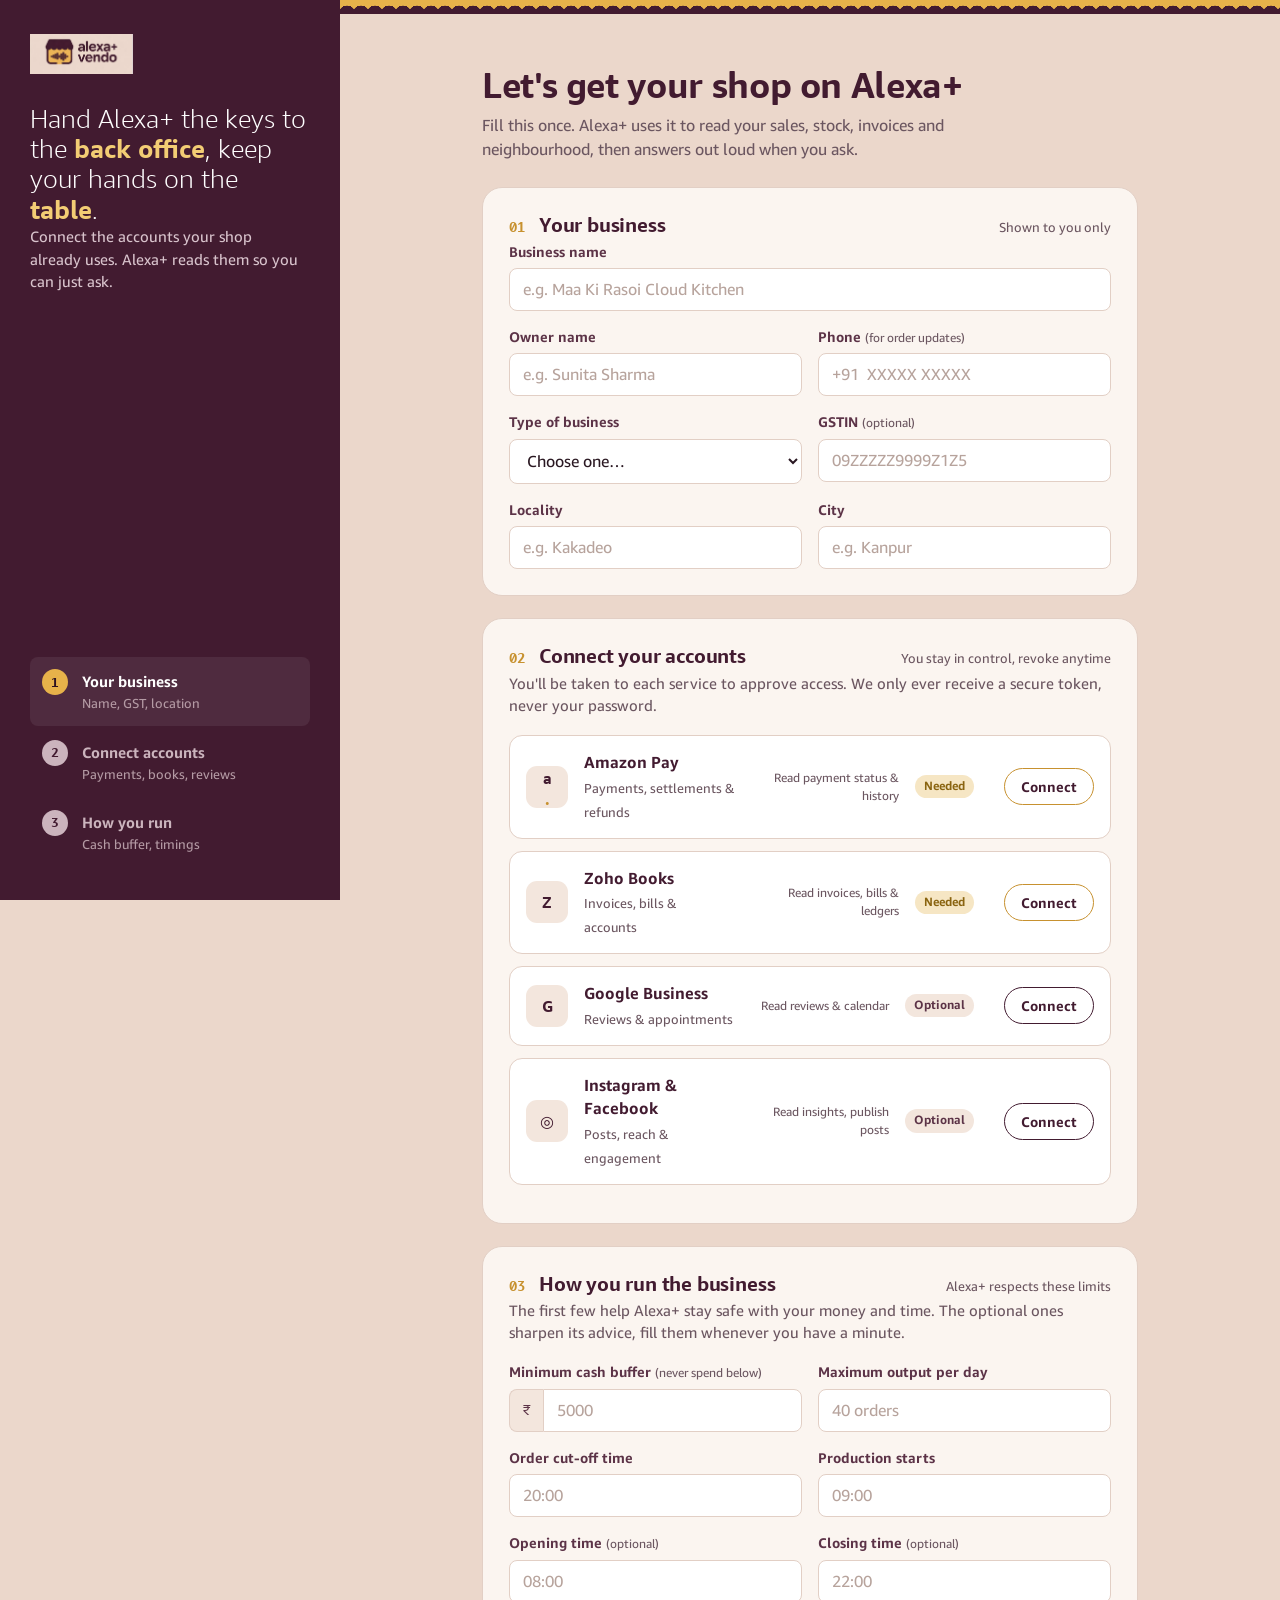
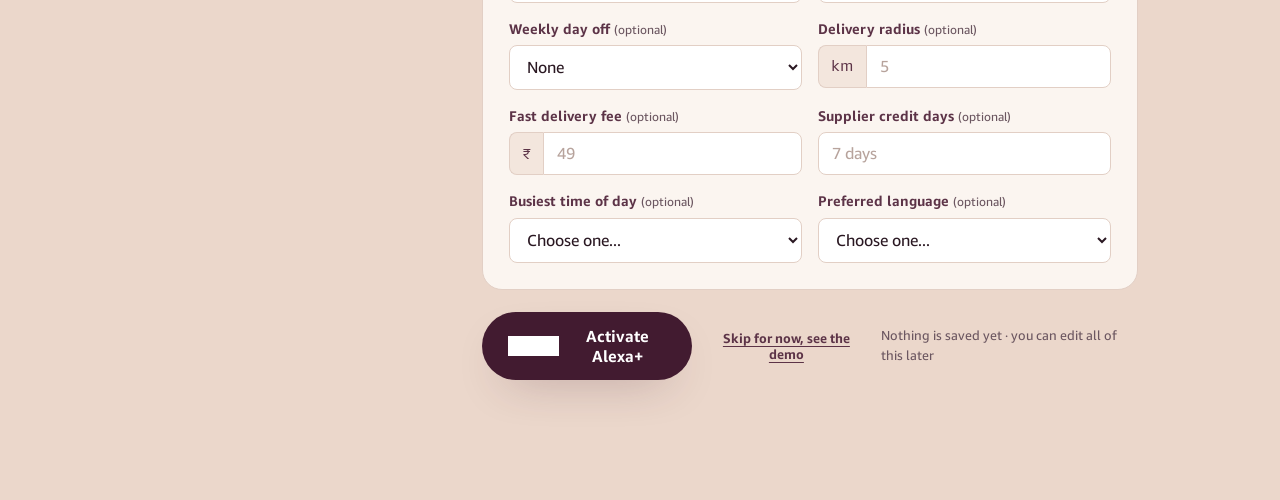
==== frontend/index.html @ 85bd3e6e "feat(frontend): alexa+ vendo onboarding form and Alexa+ simulator Adds a FastAPI-served single-page " ====
<!doctype html>
<html lang="en">
<head>
<meta charset="utf-8">
<meta name="viewport" content="width=device-width, initial-scale=1">
<title>Set up alexa+ vendo</title>
<meta name="description" content="Connect your shop's accounts so Alexa+ can run your day.">
<link rel="icon" href="assets/logo.png">
<link rel="stylesheet" href="styles.css">
</head>
<body>
<div class="onboard">

  <!-- Left rail -->
  <aside class="onboard__rail">
    <a class="brand" href="#"><img src="assets/logo.png" alt="alexa+ vendo"></a>
    <div>
      <p class="rail-lead">Hand Alexa+ the keys to the <b>back office</b>, keep your hands on the <b>table</b>.</p>
      <p class="rail-sub">Connect the accounts your shop already uses. Alexa+ reads them so you can just ask.</p>
    </div>
    <ol class="steps">
      <li class="active"><span class="n">1</span><span><span class="st">Your business</span><span class="sd">Name, GST, location</span></span></li>
      <li><span class="n">2</span><span><span class="st">Connect accounts</span><span class="sd">Payments, books, reviews</span></span></li>
      <li><span class="n">3</span><span><span class="st">How you run</span><span class="sd">Cash buffer, timings</span></span></li>
    </ol>
  </aside>

  <!-- Main -->
  <main class="onboard__main">
    <div class="awning" aria-hidden="true"></div>
    <div class="inner">
      <div class="page-head">
        <h1>Let's get your shop on Alexa+</h1>
        <p>Fill this once. Alexa+ uses it to read your sales, stock, invoices and neighbourhood, then answers out loud when you ask.</p>
      </div>

      <form id="setupForm" novalidate>

        <!-- 1. Business -->
        <section class="card">
          <header><span class="idx">01</span><h2>Your business</h2><span class="hint">Shown to you only</span></header>
          <div class="field-grid">
            <div class="field col-2">
              <label for="biz">Business name</label>
              <input id="biz" name="business_name" placeholder="e.g. Maa Ki Rasoi Cloud Kitchen" autocomplete="off">
            </div>
            <div class="field">
              <label for="owner">Owner name</label>
              <input id="owner" name="owner_name" placeholder="e.g. Sunita Sharma" autocomplete="off">
            </div>
            <div class="field">
              <label for="phone">Phone <span class="sub">(for order updates)</span></label>
              <input id="phone" name="phone" placeholder="+91  XXXXX XXXXX" inputmode="tel">
            </div>
            <div class="field">
              <label for="archetype">Type of business</label>
              <select id="archetype" name="archetype">
                <option value="" disabled selected>Choose one…</option>
                <option>Tiffin / cloud kitchen</option>
                <option>Kirana / general store</option>
                <option>Bakery</option>
                <option>Salon / services</option>
                <option>Tailoring / boutique</option>
                <option>Light manufacturing</option>
                <option>Reseller / distribution</option>
              </select>
            </div>
            <div class="field">
              <label for="gstin">GSTIN <span class="sub">(optional)</span></label>
              <input id="gstin" name="gstin" placeholder="09ZZZZZ9999Z1Z5" class="mono" autocomplete="off">
            </div>
            <div class="field">
              <label for="locality">Locality</label>
              <input id="locality" name="locality" placeholder="e.g. Kakadeo" autocomplete="off">
            </div>
            <div class="field">
              <label for="city">City</label>
              <input id="city" name="city" placeholder="e.g. Kanpur" autocomplete="off">
            </div>
          </div>
        </section>

        <!-- 2. Connect accounts -->
        <section class="card">
          <header><span class="idx">02</span><h2>Connect your accounts</h2>
            <span class="hint">You stay in control, revoke anytime</span></header>
          <p class="desc">You'll be taken to each service to approve access. We only ever receive a secure token, never your password.</p>

          <div class="connect-row" data-state="required">
            <div class="ic">a<span style="color:var(--amber-deep)">·</span></div>
            <div class="meta"><b>Amazon Pay</b><small>Payments, settlements &amp; refunds</small></div>
            <div class="scope">Read payment status &amp; history</div>
            <span class="pill req">Needed</span>
            <button type="button" class="btn-connect" data-provider="Amazon Pay">Connect</button>
          </div>

          <div class="connect-row" data-state="required">
            <div class="ic">Z</div>
            <div class="meta"><b>Zoho Books</b><small>Invoices, bills &amp; accounts</small></div>
            <div class="scope">Read invoices, bills &amp; ledgers</div>
            <span class="pill req">Needed</span>
            <button type="button" class="btn-connect" data-provider="Zoho Books">Connect</button>
          </div>

          <div class="connect-row">
            <div class="ic">G</div>
            <div class="meta"><b>Google Business</b><small>Reviews &amp; appointments</small></div>
            <div class="scope">Read reviews &amp; calendar</div>
            <span class="pill opt">Optional</span>
            <button type="button" class="btn-connect" data-provider="Google">Connect</button>
          </div>

          <div class="connect-row">
            <div class="ic">◎</div>
            <div class="meta"><b>Instagram &amp; Facebook</b><small>Posts, reach &amp; engagement</small></div>
            <div class="scope">Read insights, publish posts</div>
            <span class="pill opt">Optional</span>
            <button type="button" class="btn-connect" data-provider="Meta">Connect</button>
          </div>
        </section>

        <!-- 3. How you run the business -->
        <section class="card">
          <header><span class="idx">03</span><h2>How you run the business</h2>
            <span class="hint">Alexa+ respects these limits</span></header>
          <p class="desc">The first few help Alexa+ stay safe with your money and time. The optional ones sharpen its advice, fill them whenever you have a minute.</p>
          <div class="field-grid">
            <div class="field">
              <label for="buffer">Minimum cash buffer <span class="sub">(never spend below)</span></label>
              <div class="with-prefix"><span>₹</span><input id="buffer" name="min_cash_buffer" placeholder="5000" inputmode="numeric" class="mono"></div>
            </div>
            <div class="field">
              <label for="maxout">Maximum output per day</label>
              <input id="maxout" name="max_per_day" placeholder="40 orders" inputmode="numeric">
            </div>
            <div class="field">
              <label for="cutoff">Order cut-off time</label>
              <input id="cutoff" name="order_cutoff" placeholder="20:00" class="mono">
            </div>
            <div class="field">
              <label for="cook">Production starts</label>
              <input id="cook" name="cooking_start" placeholder="09:00" class="mono">
            </div>
            <div class="field">
              <label for="open">Opening time <span class="sub">(optional)</span></label>
              <input id="open" name="open_time" placeholder="08:00" class="mono">
            </div>
            <div class="field">
              <label for="close">Closing time <span class="sub">(optional)</span></label>
              <input id="close" name="close_time" placeholder="22:00" class="mono">
            </div>
            <div class="field">
              <label for="dayoff">Weekly day off <span class="sub">(optional)</span></label>
              <select id="dayoff" name="weekly_day_off">
                <option value="" selected>None</option>
                <option>Monday</option><option>Tuesday</option><option>Wednesday</option>
                <option>Thursday</option><option>Friday</option><option>Saturday</option><option>Sunday</option>
              </select>
            </div>
            <div class="field">
              <label for="radius">Delivery radius <span class="sub">(optional)</span></label>
              <div class="with-prefix"><span>km</span><input id="radius" name="delivery_radius_km" placeholder="5" inputmode="numeric" class="mono"></div>
            </div>
            <div class="field">
              <label for="fastfee">Fast delivery fee <span class="sub">(optional)</span></label>
              <div class="with-prefix"><span>₹</span><input id="fastfee" name="fast_delivery_fee" placeholder="49" inputmode="numeric" class="mono"></div>
            </div>
            <div class="field">
              <label for="credit">Supplier credit days <span class="sub">(optional)</span></label>
              <input id="credit" name="supplier_credit_days" placeholder="7 days" inputmode="numeric">
            </div>
            <div class="field">
              <label for="busiest">Busiest time of day <span class="sub">(optional)</span></label>
              <select id="busiest" name="busiest_time">
                <option value="" selected disabled>Choose one...</option>
                <option>Morning</option><option>Afternoon</option><option>Evening</option><option>Late night</option>
              </select>
            </div>
            <div class="field">
              <label for="lang">Preferred language <span class="sub">(optional)</span></label>
              <select id="lang" name="language">
                <option value="" selected disabled>Choose one...</option>
                <option>Hindi</option><option>English</option><option>Hinglish</option><option>Bhojpuri</option>
              </select>
            </div>
          </div>
        </section>

        <div class="actions">
          <button type="submit" class="btn-primary">
            <span class="brand"><img src="assets/logo.png" alt="" style="height:20px;filter:brightness(0) invert(1)"></span>
            Activate Alexa+
          </button>
          <button type="button" class="btn-ghost" id="previewLink">Skip for now, see the demo</button>
          <span class="note">Nothing is saved yet · you can edit all of this later</span>
        </div>
      </form>
    </div>
  </main>
</div>

<div class="toast" id="toast"><span class="dot"></span><span id="toastMsg"></span></div>

<script>
  // Design-only: the form is intentionally NOT wired to the MCP yet.
  const toast = document.getElementById('toast'), tmsg = document.getElementById('toastMsg');
  let tTimer;
  function showToast(msg){ tmsg.textContent = msg; toast.classList.add('show');
    clearTimeout(tTimer); tTimer = setTimeout(()=>toast.classList.remove('show'), 3200); }

  document.querySelectorAll('.btn-connect').forEach(b=>{
    b.addEventListener('click', ()=> showToast(`${b.dataset.provider} connect flow isn't linked yet. Design preview.`));
  });
  document.getElementById('setupForm').addEventListener('submit', e=>{
    e.preventDefault();
    showToast("Not wired to the MCP yet. This screen is a design preview.");
  });
  document.getElementById('previewLink').addEventListener('click', ()=> location.href = 'alexa.html');
</script>
</body>
</html>
---- frontend/styles.css ----
/* =========================================================================
   alexa+ vendo — shared brand stylesheet
   Typeface: Amazon Ember (brand). Palette from the vendo storefront mark.
   Two contexts: light (onboarding) and .theme-dark (Alexa+ simulator).
   ========================================================================= */

/* ---- Fonts ------------------------------------------------------------- */
@font-face{font-family:"Amazon Ember";src:url("fonts/AmazonEmber_W_Rg.woff2") format("woff2");font-weight:400;font-display:swap}
@font-face{font-family:"Amazon Ember";src:url("fonts/AmazonEmber_W_Bd.woff2") format("woff2");font-weight:700;font-display:swap}
@font-face{font-family:"Amazon Ember Display";src:url("fonts/AmazonEmberDisplay_W_Lt.woff2") format("woff2");font-weight:300;font-display:swap}
@font-face{font-family:"Amazon Ember Display";src:url("fonts/AmazonEmberDisplay_W_Md.woff2") format("woff2");font-weight:500;font-display:swap}
@font-face{font-family:"Amazon Ember Display";src:url("fonts/AmazonEmberDisplay_W_Bd.woff2") format("woff2");font-weight:700;font-display:swap}
@font-face{font-family:"Amazon Ember Duospace";src:url("fonts/AmazonEmberDuospace_W_Rg.woff2") format("woff2");font-weight:400;font-display:swap}
@font-face{font-family:"Amazon Ember Duospace";src:url("fonts/AmazonEmberDuospace_W_Bd.woff2") format("woff2");font-weight:700;font-display:swap}

/* ---- Tokens ------------------------------------------------------------ */
:root{
  --plum:#421b30;        /* storefront outline / primary ink  */
  --plum-deep:#2d1220;   /* deepest                           */
  --plum-soft:#5c3347;   /* muted plum text                   */
  --amber:#e7b24a;       /* awning + waveform accent          */
  --amber-hi:#f3cd74;    /* highlight                         */
  --amber-deep:#c7912f;
  --blush:#ebd7cb;       /* warm brand blush                  */
  --blush-2:#f3e6dd;
  --cream:#fbf5f0;       /* surface on light                  */
  --paper:#ffffff;
  --ink:#2a1822;         /* body text on light                */
  --ink-2:#6b5660;       /* secondary text on light           */
  --line:#e2cfc5;        /* hairline on light                 */
  --ok:#3f7d55; --warn:#c7912f; --danger:#b4453a;

  --font-body:"Amazon Ember",system-ui,-apple-system,Segoe UI,sans-serif;
  --font-display:"Amazon Ember Display","Amazon Ember",system-ui,sans-serif;
  --font-mono:"Amazon Ember Duospace",ui-monospace,SFMono-Regular,Menlo,monospace;

  --r-lg:20px; --r-md:13px; --r-sm:8px;
  --maxw:1240px;
  --shadow-plum:0 18px 48px -24px rgba(66,27,48,.45);
}

*{box-sizing:border-box}
[hidden]{display:none!important}  /* beat element+class display rules */
html{-webkit-text-size-adjust:100%}
body{margin:0;font-family:var(--font-body);color:var(--ink);background:var(--blush);
  line-height:1.5;-webkit-font-smoothing:antialiased;text-rendering:optimizeLegibility}
h1,h2,h3,h4{font-family:var(--font-display);margin:0;color:var(--plum);letter-spacing:-.01em;line-height:1.08}
p{margin:0}
a{color:inherit}
button{font-family:inherit;cursor:pointer}
:focus-visible{outline:3px solid var(--amber);outline-offset:2px;border-radius:4px}
.mono{font-family:var(--font-mono);font-variant-numeric:tabular-nums;font-feature-settings:"tnum" 1}

/* ---- Brand lockup ------------------------------------------------------ */
.brand{display:inline-flex;align-items:center;gap:.6rem;text-decoration:none}
.brand img{height:40px;width:auto;display:block}
.brand .wordmark{font-family:var(--font-display);font-weight:700;font-size:1.18rem;color:var(--plum);letter-spacing:-.02em}
.brand .wordmark .plus{color:var(--amber-deep)}

/* Scalloped awning strip — echoes the storefront mark. Structural, used once. */
.awning{height:14px;width:100%;
  background:
    radial-gradient(14px 14px at 7px 14px, transparent 60%, var(--amber) 61%) 0 0/14px 14px repeat-x,
    var(--plum);
  border-bottom:2px solid var(--plum)}

/* =========================================================================
   ONBOARDING (light)
   ========================================================================= */
.onboard{display:grid;grid-template-columns:340px 1fr;min-height:100vh}
.onboard__rail{background:var(--plum);color:var(--blush-2);padding:34px 30px;
  position:sticky;top:0;height:100vh;display:flex;flex-direction:column;gap:30px}
.onboard__rail .brand .wordmark{color:#fff}
.rail-lead{font-family:var(--font-display);font-weight:300;font-size:1.6rem;line-height:1.18;color:#fff}
.rail-lead b{font-weight:700;color:var(--amber-hi)}
.rail-sub{color:#d8c3cc;font-size:.95rem;max-width:30ch}

.steps{list-style:none;margin:0;padding:0;display:flex;flex-direction:column;gap:2px;margin-top:auto}
.steps li{display:flex;gap:14px;align-items:flex-start;padding:12px 12px;border-radius:var(--r-sm);
  color:#cbb4bd;transition:background .15s}
.steps li .n{flex:0 0 26px;height:26px;border-radius:50%;display:grid;place-items:center;
  font-family:var(--font-mono);font-size:.82rem;color:var(--plum);background:#cbb4bd;font-weight:700}
.steps li.active{background:rgba(255,255,255,.07);color:#fff}
.steps li.active .n{background:var(--amber);color:var(--plum-deep)}
.steps li .st{font-size:.95rem;font-weight:700;color:inherit}
.steps li .sd{font-size:.8rem;color:#b49aa4;display:block;margin-top:1px}

.onboard__main{padding:0 0 80px}
.onboard__main .inner{max-width:720px;margin:0 auto;padding:40px 32px}
.page-head{margin:12px 0 26px}
.page-head h1{font-size:2.25rem;font-weight:700}
.page-head p{color:var(--ink-2);margin-top:8px;max-width:58ch}

.card{background:var(--cream);border:1px solid var(--line);border-radius:var(--r-lg);
  padding:26px 26px;margin-bottom:22px}
.card > header{display:flex;gap:14px;align-items:baseline;margin-bottom:4px}
.card > header .idx{font-family:var(--font-mono);color:var(--amber-deep);font-weight:700;font-size:.9rem}
.card > header h2{font-size:1.22rem;font-weight:700}
.card > header .hint{margin-left:auto;font-size:.82rem;color:var(--ink-2)}
.card .desc{color:var(--ink-2);font-size:.92rem;margin:2px 0 18px}

.field-grid{display:grid;grid-template-columns:1fr 1fr;gap:16px}
.field{display:flex;flex-direction:column;gap:6px}
.field.col-2{grid-column:1/-1}
.field label{font-size:.85rem;font-weight:700;color:var(--plum-soft)}
.field .sub{font-size:.76rem;color:var(--ink-2);font-weight:400}
.field input,.field select,.field textarea{
  font-family:inherit;font-size:.98rem;color:var(--ink);background:var(--paper);
  border:1.5px solid var(--line);border-radius:var(--r-sm);padding:11px 13px;width:100%}
.field input::placeholder{color:#b7a39c}
.field input:focus,.field select:focus,.field textarea:focus{border-color:var(--amber-deep);outline:none;
  box-shadow:0 0 0 3px rgba(231,178,74,.22)}
.field .with-prefix{display:flex;align-items:stretch}
.field .with-prefix span{display:grid;place-items:center;padding:0 12px;background:var(--blush-2);
  border:1.5px solid var(--line);border-right:0;border-radius:var(--r-sm) 0 0 var(--r-sm);
  font-family:var(--font-mono);color:var(--plum-soft);font-size:.92rem}
.field .with-prefix input{border-radius:0 var(--r-sm) var(--r-sm) 0}

/* Connect account rows (OAuth style — visual only for now) */
.connect-row{display:flex;align-items:center;gap:16px;padding:15px 16px;border:1.5px solid var(--line);
  border-radius:var(--r-md);background:var(--paper);margin-bottom:12px}
.connect-row .ic{flex:0 0 42px;height:42px;border-radius:11px;display:grid;place-items:center;
  background:var(--blush-2);color:var(--plum);font-weight:700;font-family:var(--font-display)}
.connect-row .meta{min-width:0}
.connect-row .meta b{display:block;font-size:.98rem;color:var(--plum)}
.connect-row .meta small{color:var(--ink-2);font-size:.82rem}
.connect-row .scope{margin-left:auto;font-size:.76rem;color:var(--ink-2);text-align:right;max-width:22ch}
.btn-connect{margin-left:14px;white-space:nowrap;border:1.5px solid var(--plum);background:transparent;
  color:var(--plum);font-weight:700;font-size:.9rem;padding:9px 16px;border-radius:999px}
.btn-connect:hover{background:var(--plum);color:#fff}
.connect-row[data-state="required"] .btn-connect{border-color:var(--amber-deep);color:var(--plum)}
.pill{display:inline-flex;align-items:center;gap:6px;font-size:.72rem;font-weight:700;
  padding:3px 9px;border-radius:999px}
.pill.req{background:#f6e6c4;color:#8a6410}
.pill.opt{background:var(--blush-2);color:var(--plum-soft)}

.actions{display:flex;align-items:center;gap:16px;margin-top:8px}
.btn-primary{background:var(--plum);color:#fff;border:0;font-weight:700;font-size:1rem;
  padding:14px 26px;border-radius:999px;display:inline-flex;align-items:center;gap:10px;
  box-shadow:var(--shadow-plum)}
.btn-primary:hover{background:var(--plum-deep)}
.btn-ghost{background:transparent;border:0;color:var(--plum-soft);font-weight:700;text-decoration:underline;
  text-underline-offset:3px}
.actions .note{margin-left:auto;font-size:.82rem;color:var(--ink-2)}

/* Toast */
.toast{position:fixed;left:50%;bottom:28px;transform:translateX(-50%) translateY(20px);
  background:var(--plum-deep);color:#fff;padding:13px 20px;border-radius:999px;font-size:.92rem;
  box-shadow:var(--shadow-plum);opacity:0;pointer-events:none;transition:opacity .2s,transform .2s;z-index:50;
  display:flex;gap:10px;align-items:center}
.toast .dot{width:8px;height:8px;border-radius:50%;background:var(--amber)}
.toast.show{opacity:1;transform:translateX(-50%) translateY(0)}

/* =========================================================================
   ALEXA+ SIMULATOR (dark)
   ========================================================================= */
.theme-dark{background:var(--plum-deep);color:#efe2e8}
.theme-dark h1,.theme-dark h2,.theme-dark h3,.theme-dark h4{color:#fff}
.sim{display:flex;flex-direction:column;height:100vh;overflow:hidden}
.sim__top{display:flex;align-items:center;gap:18px;padding:12px 22px;background:var(--plum);
  border-bottom:1px solid rgba(255,255,255,.08)}
.sim__top .brand img{height:34px}
.sim__top .brand .wordmark{color:#fff;font-size:1.05rem}
.sim__top .ctx{margin-left:auto;display:flex;align-items:center;gap:18px;text-align:right}
.sim__top .ctx .biz b{color:#fff;font-size:.95rem;display:block;line-height:1.15}
.sim__top .ctx .biz small{color:#cbb4bd;font-size:.78rem}
.sim__top .ctx .mode{font-family:var(--font-mono);font-size:.72rem;color:var(--amber-hi);
  border:1px solid rgba(231,178,74,.4);border-radius:999px;padding:5px 11px;white-space:nowrap}

.sim__body{display:grid;grid-template-columns:minmax(360px,42fr) 58fr;flex:1;min-height:0}

/* --- chat column --- */
.chat{display:flex;flex-direction:column;min-height:0;border-right:1px solid rgba(255,255,255,.08);
  background:linear-gradient(180deg,#3a1829,#2d1220)}
.chat__scroll{flex:1;overflow-y:auto;padding:24px 22px;display:flex;flex-direction:column;gap:16px}
.bubble{max-width:86%;padding:12px 15px;border-radius:16px;font-size:.96rem;line-height:1.5}
.bubble.user{align-self:flex-end;background:var(--amber);color:var(--plum-deep);border-bottom-right-radius:5px;font-weight:500}
.bubble.alexa{align-self:flex-start;background:rgba(255,255,255,.06);border:1px solid rgba(255,255,255,.09);
  border-bottom-left-radius:5px;color:#efe2e8}
.bubble.alexa .who{display:flex;align-items:center;gap:7px;font-size:.74rem;color:var(--amber-hi);
  font-weight:700;margin-bottom:5px}
.bubble.alexa .who .eq{display:inline-flex;gap:2px;align-items:flex-end;height:12px}
.bubble.alexa .who .eq i{width:2.5px;background:var(--amber);border-radius:2px;height:40%}
.bubble .src{display:block;margin-top:7px;font-size:.72rem;color:#b49aa4;font-family:var(--font-mono)}
.typing{display:inline-flex;gap:4px;padding:4px 0}
.typing i{width:6px;height:6px;border-radius:50%;background:#b49aa4;animation:blink 1.2s infinite both}
.typing i:nth-child(2){animation-delay:.2s}.typing i:nth-child(3){animation-delay:.4s}
@keyframes blink{0%,80%,100%{opacity:.25}40%{opacity:1}}

.suggests{display:flex;flex-wrap:wrap;gap:8px;padding:0 22px 12px}
.chip{background:rgba(255,255,255,.06);border:1px solid rgba(255,255,255,.12);color:#e7d3db;
  font-size:.82rem;padding:8px 13px;border-radius:999px}
.chip:hover{background:rgba(231,178,74,.15);border-color:var(--amber)}

.composer{display:flex;align-items:center;gap:12px;padding:16px 20px;background:var(--plum);
  border-top:1px solid rgba(255,255,255,.08)}
.mic{flex:0 0 auto;width:48px;height:48px;border-radius:50%;border:0;background:var(--amber);
  display:grid;place-items:center;position:relative}
.mic .eq{display:flex;gap:3px;align-items:center;height:20px}
.mic .eq i{width:3px;background:var(--plum-deep);border-radius:3px;height:30%}
.mic.listening .eq i{animation:wave 900ms ease-in-out infinite}
.mic.listening .eq i:nth-child(1){animation-delay:0ms}
.mic.listening .eq i:nth-child(2){animation-delay:120ms}
.mic.listening .eq i:nth-child(3){animation-delay:240ms}
.mic.listening .eq i:nth-child(4){animation-delay:360ms}
.mic.listening .eq i:nth-child(5){animation-delay:180ms}
@keyframes wave{0%,100%{height:25%}50%{height:95%}}
.composer input{flex:1;background:rgba(0,0,0,.25);border:1px solid rgba(255,255,255,.12);color:#fff;
  border-radius:999px;padding:13px 18px;font-size:.98rem}
.composer input::placeholder{color:#b49aa4}
.composer .send{background:#fff;border:0;color:var(--plum);font-weight:700;border-radius:999px;padding:12px 20px}
.composer .send:hover{background:var(--amber-hi)}

/* --- visual panel column (light beige ground, maroon + gold text) --- */
:root{--p-beige:#f3e6dd;--p-ribbon:#ebd7cb;--p-card:#fbf5f0;--p-line:#e3d0c5;--p-line-2:#ecdcd0;
  --p-gold:#b8830f;--p-maroon:#421b30;--p-maroon-soft:#6a3d52;--p-danger:#a6342a;--p-ok:#2f6a45}
.panel{min-height:0;overflow-y:auto;background:var(--p-beige);color:var(--p-maroon);padding:0}
/* the ribbon: a beige banner across the top of the panel */
.panel__head{display:flex;align-items:center;gap:14px;background:var(--p-ribbon);
  padding:20px 30px;border-bottom:1px solid var(--p-line)}
.panel__head .label{font-size:.95rem;color:var(--p-gold);font-weight:700}
.panel__head h2{font-size:1.55rem;color:var(--p-maroon);font-weight:700}
.panel__head .live{margin-left:auto;display:inline-flex;align-items:center;gap:8px;font-size:.86rem;
  font-family:var(--font-mono);color:var(--p-maroon-soft)}
.panel__head .live .d{width:9px;height:9px;border-radius:50%;background:var(--p-gold);box-shadow:0 0 0 3px rgba(184,131,15,.2)}
.panel__hint{color:var(--p-maroon-soft);font-size:1.05rem;margin:0;padding:16px 30px 2px}

.panel__empty{display:grid;place-content:center;gap:16px;text-align:center;height:72%;color:var(--p-maroon-soft)}
.panel__empty .orb{width:100px;height:100px;border-radius:50%;margin:0 auto;display:grid;place-items:center;
  background:radial-gradient(circle at 50% 35%,rgba(199,145,47,.3),transparent 70%);border:1px solid rgba(199,145,47,.45)}
.panel__empty .orb .eq{display:flex;gap:4px;align-items:center;height:32px}
.panel__empty .orb .eq i{width:4px;background:var(--amber-deep);border-radius:3px}

/* data cards inside panel */
#panelCards{padding:14px 30px 30px}
.dcard{background:var(--p-card);border:1px solid var(--p-line);border-radius:16px;padding:20px 22px;margin-bottom:16px}
.dcard h3{font-size:1.3rem;color:var(--p-maroon);margin-bottom:4px}
.dcard .meta{color:var(--p-maroon-soft);font-size:.98rem;margin-bottom:14px}
.stat-row{display:grid;grid-template-columns:repeat(auto-fit,minmax(140px,1fr));gap:14px}
.stat{background:var(--p-beige);border:1px solid var(--p-line);border-radius:12px;padding:14px 16px}
.stat .k{font-size:.92rem;color:var(--p-maroon-soft)}
.stat .v{font-family:var(--font-mono);font-size:1.95rem;color:var(--p-maroon);font-weight:700;margin-top:4px;letter-spacing:-.02em}
.stat .v.amber{color:var(--p-gold)} .stat .v.danger{color:var(--p-danger)} .stat .v.ok{color:var(--p-ok)}
.stat .sub{font-size:.85rem;color:var(--p-maroon-soft);margin-top:3px}

table.dt{width:100%;border-collapse:collapse;font-size:1.05rem}
table.dt th{text-align:left;color:var(--p-maroon-soft);font-weight:700;font-size:.9rem;padding:9px 8px;border-bottom:1.5px solid var(--p-line)}
table.dt td{padding:12px 8px;border-bottom:1px solid var(--p-line-2);color:var(--p-maroon)}
table.dt td.num{font-family:var(--font-mono);text-align:right;font-variant-numeric:tabular-nums;color:var(--p-maroon)}
table.dt tr:last-child td{border-bottom:0}

.tag{display:inline-flex;align-items:center;gap:5px;font-size:.84rem;font-weight:700;padding:4px 10px;border-radius:7px}
.tag.crit{background:#f3d9d4;color:var(--p-danger)}
.tag.low{background:#f6e6c4;color:#8a6410}
.tag.ok{background:#dcebdf;color:var(--p-ok)}

.review{border-left:4px solid var(--amber-deep);padding:4px 0 4px 15px;margin-bottom:15px}
.review .r-top{display:flex;align-items:center;gap:10px;font-size:.95rem;color:var(--p-maroon-soft);margin-bottom:4px;flex-wrap:wrap}
.review .r-top b{color:var(--p-maroon)}
.review .stars{color:var(--p-gold);letter-spacing:1px;font-size:1.05rem}
.review p{font-size:1.05rem;color:var(--p-maroon);line-height:1.5}
.seg{display:flex;align-items:center;gap:14px;padding:13px 0;border-bottom:1px solid var(--p-line-2)}
.seg:last-child{border-bottom:0}
.seg .bar{flex:1;height:9px;border-radius:5px;background:var(--p-line);overflow:hidden}
.seg .bar i{display:block;height:100%;background:linear-gradient(90deg,var(--amber-deep),var(--amber))}
.seg .nm{width:190px;font-size:1.05rem;color:var(--p-maroon);font-weight:500}
.seg .vv{width:60px;text-align:right;font-family:var(--font-mono);font-size:1.1rem;color:var(--p-gold);font-weight:700}

/* =========================================================================
   Responsive
   ========================================================================= */
@media (max-width:980px){
  .onboard{grid-template-columns:1fr}
  .onboard__rail{position:static;height:auto;flex-direction:row;flex-wrap:wrap;align-items:center;gap:18px}
  .onboard__rail .rail-lead,.onboard__rail .rail-sub{display:none}
  .steps{flex-direction:row;overflow-x:auto;margin:0}
  .steps li .sd{display:none}
  .sim__body{grid-template-columns:1fr;grid-template-rows:1fr 1fr}
  .chat{border-right:0;border-bottom:1px solid rgba(255,255,255,.08)}
}
@media (max-width:620px){
  .field-grid{grid-template-columns:1fr}
  .onboard__main .inner{padding:24px 16px}
  .connect-row{flex-wrap:wrap}.connect-row .scope{display:none}.btn-connect{margin-left:auto}
  .page-head h1{font-size:1.8rem}
  .sim__top .ctx .biz{display:none}
}
@media (prefers-reduced-motion:reduce){*{animation:none!important;transition:none!important}}
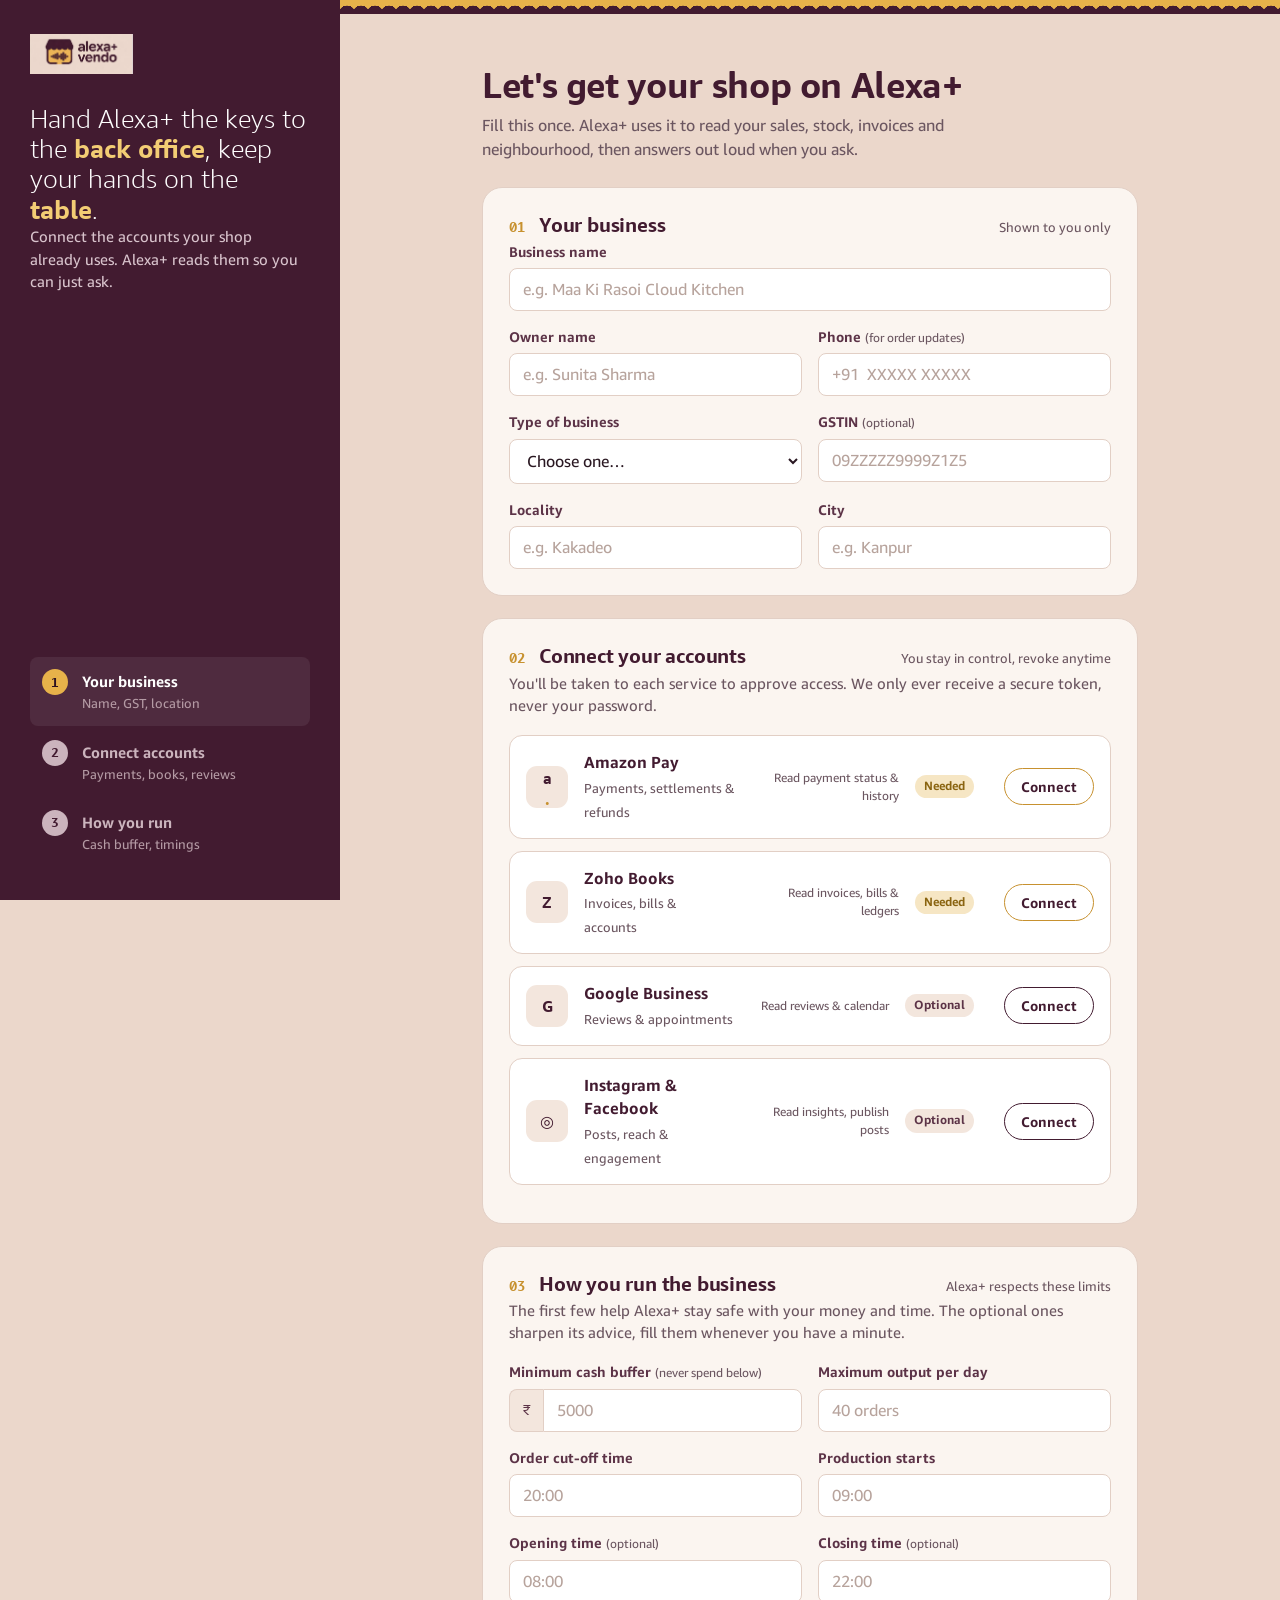
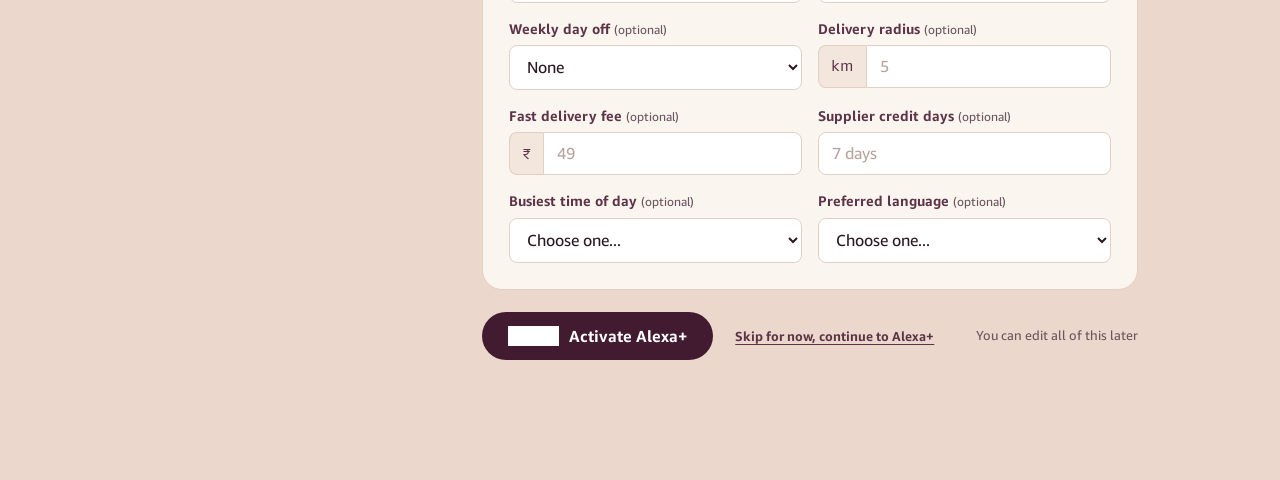
==== commit a83e2680: "feat(server,frontend): route Alexa+ chat through MCP with LLM inference - Back every panel and chat " ====
--- a/frontend/index.html
+++ b/frontend/index.html
@@ -191,8 +191,8 @@
             <span class="brand"><img src="assets/logo.png" alt="" style="height:20px;filter:brightness(0) invert(1)"></span>
             Activate Alexa+
           </button>
-          <button type="button" class="btn-ghost" id="previewLink">Skip for now, see the demo</button>
-          <span class="note">Nothing is saved yet · you can edit all of this later</span>
+          <button type="button" class="btn-ghost" id="previewLink">Skip for now, continue to Alexa+</button>
+          <span class="note">You can edit all of this later</span>
         </div>
       </form>
     </div>
@@ -202,18 +202,18 @@
 <div class="toast" id="toast"><span class="dot"></span><span id="toastMsg"></span></div>
 
 <script>
-  // Design-only: the form is intentionally NOT wired to the MCP yet.
+  // Onboarding form interactions.
   const toast = document.getElementById('toast'), tmsg = document.getElementById('toastMsg');
   let tTimer;
   function showToast(msg){ tmsg.textContent = msg; toast.classList.add('show');
     clearTimeout(tTimer); tTimer = setTimeout(()=>toast.classList.remove('show'), 3200); }
 
   document.querySelectorAll('.btn-connect').forEach(b=>{
-    b.addEventListener('click', ()=> showToast(`${b.dataset.provider} connect flow isn't linked yet. Design preview.`));
+    b.addEventListener('click', ()=> showToast(`Connecting to ${b.dataset.provider}…`));
   });
   document.getElementById('setupForm').addEventListener('submit', e=>{
     e.preventDefault();
-    showToast("Not wired to the MCP yet. This screen is a design preview.");
+    showToast("Activating Alexa+ for your business…");
   });
   document.getElementById('previewLink').addEventListener('click', ()=> location.href = 'alexa.html');
 </script>
--- a/frontend/styles.css
+++ b/frontend/styles.css
@@ -166,6 +166,10 @@
 .sim__top .ctx .biz small{color:#cbb4bd;font-size:.78rem}
 .sim__top .ctx .mode{font-family:var(--font-mono);font-size:.72rem;color:var(--amber-hi);
   border:1px solid rgba(231,178,74,.4);border-radius:999px;padding:5px 11px;white-space:nowrap}
+.sim__top .ctx .mcp-chip{font-family:var(--font-mono);font-size:.72rem;font-weight:700;color:var(--plum-deep);
+  background:var(--amber-hi);border-radius:999px;padding:5px 11px;white-space:nowrap;letter-spacing:.02em;
+  transition:background .25s,box-shadow .25s}
+.sim__top .ctx .mcp-chip.flash{background:#fff;box-shadow:0 0 0 4px rgba(243,205,116,.45)}
 
 .sim__body{display:grid;grid-template-columns:minmax(360px,42fr) 58fr;flex:1;min-height:0}
 
